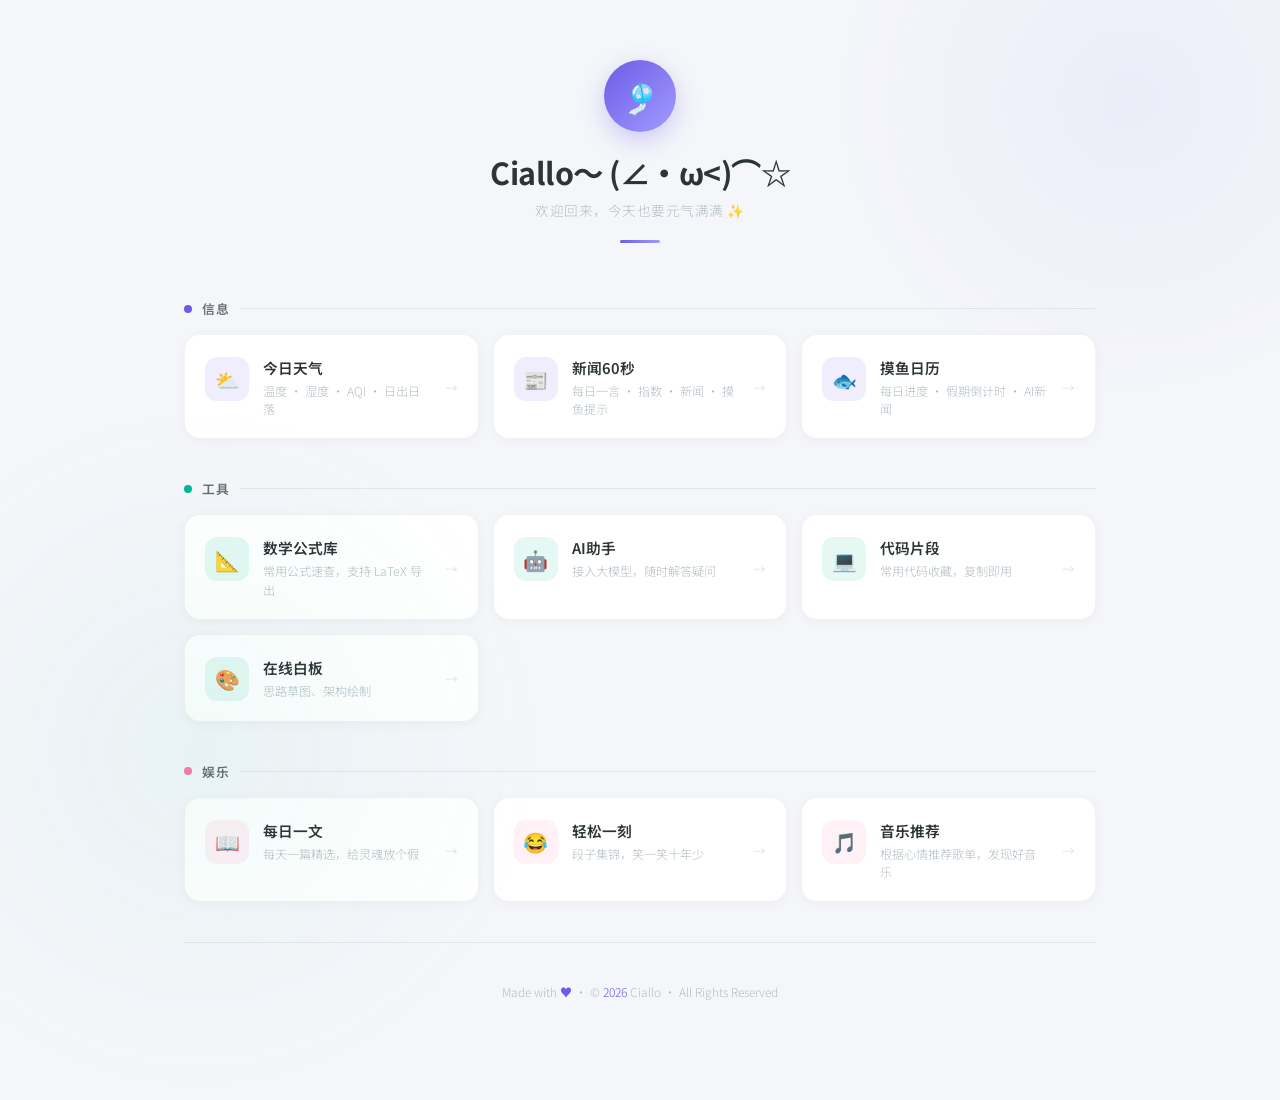
==== index.html @ f0d7e689 "合并远程仓库内容" ====
<!DOCTYPE html>
<html lang="zh-CN">
<head>
  <meta charset="UTF-8">
  <meta name="viewport" content="width=device-width, initial-scale=1.0">
  <title>Ciallo - 导航页</title>
  <link rel="preconnect" href="https://fonts.googleapis.com">
  <link href="https://fonts.googleapis.com/css2?family=Noto+Sans+SC:wght@300;400;500;600;700&display=swap" rel="stylesheet">
  <style>
    * { margin: 0; padding: 0; box-sizing: border-box; }

    body {
      font-family: 'Noto Sans SC', sans-serif;
      min-height: 100vh;
      background: #f5f6fa;
      color: #2d3436;
    }

    /* 背景装饰 */
    body::before {
      content: '';
      position: fixed;
      top: -200px; right: -150px;
      width: 600px; height: 600px;
      background: radial-gradient(circle, rgba(108,92,231,0.06) 0%, transparent 70%);
      pointer-events: none;
    }
    body::after {
      content: '';
      position: fixed;
      bottom: -200px; left: -150px;
      width: 700px; height: 700px;
      background: radial-gradient(circle, rgba(0,184,148,0.05) 0%, transparent 70%);
      pointer-events: none;
    }

    .container {
      max-width: 960px;
      margin: 0 auto;
      padding: 60px 24px 80px;
    }

    /* ===== 头部 ===== */
    header {
      text-align: center;
      margin-bottom: 56px;
      position: relative;
    }

    .avatar {
      width: 72px; height: 72px;
      margin: 0 auto 18px;
      border-radius: 50%;
      background: linear-gradient(135deg, #6c5ce7, #a29bfe);
      display: flex; align-items: center; justify-content: center;
      font-size: 30px;
      box-shadow: 0 8px 24px rgba(108,92,231,0.3);
      animation: float 3s ease-in-out infinite;
    }
    @keyframes float {
      0%, 100% { transform: translateY(0); }
      50% { transform: translateY(-6px); }
    }

    .greeting {
      font-size: 1.9rem;
      font-weight: 700;
      color: #2d3436;
      margin-bottom: 6px;
      letter-spacing: -0.5px;
    }

    .greeting .wave {
      display: inline-block;
      animation: wave-anim 2s ease-in-out infinite;
      transform-origin: 70% 70%;
    }
    @keyframes wave-anim {
      0%, 100% { transform: rotate(0deg); }
      10% { transform: rotate(14deg); }
      20% { transform: rotate(-8deg); }
      30% { transform: rotate(14deg); }
      40% { transform: rotate(-4deg); }
      50% { transform: rotate(0deg); }
    }

    .tagline {
      font-size: 0.85rem;
      color: #b2bec3;
      font-weight: 300;
      letter-spacing: 0.5px;
    }

    .divider {
      width: 40px; height: 3px;
      background: linear-gradient(90deg, #6c5ce7, #a29bfe);
      border-radius: 2px;
      margin: 20px auto 0;
    }

    /* ===== 分类标题 ===== */
    .section {
      margin-bottom: 40px;
    }

    .section-label {
      display: flex; align-items: center; gap: 10px;
      margin-bottom: 16px;
    }

    .section-dot {
      width: 8px; height: 8px; border-radius: 50%;
      flex-shrink: 0;
    }
    .section-dot.info  { background: #6c5ce7; }
    .section-dot.tool  { background: #00b894; }
    .section-dot.fun   { background: #fd79a8; }

    .section-name {
      font-size: 0.8rem;
      font-weight: 600;
      color: #636e72;
      letter-spacing: 1px;
      text-transform: uppercase;
    }

    .section-line {
      flex: 1; height: 1px;
      background: #dfe6e9;
    }

    /* ===== 卡片网格 ===== */
    .card-grid {
      display: grid;
      grid-template-columns: repeat(auto-fill, minmax(220px, 1fr));
      gap: 14px;
    }

    /* ===== 卡片 ===== */
    .card {
      background: #fff;
      border-radius: 16px;
      padding: 22px 20px 20px;
      border: 1px solid rgba(0,0,0,0.05);
      box-shadow: 0 2px 12px rgba(0,0,0,0.04);
      text-decoration: none; color: inherit;
      display: flex; align-items: flex-start; gap: 14px;
      transition: transform 0.25s cubic-bezier(0.34,1.56,0.64,1),
                  box-shadow 0.25s ease,
                  border-color 0.2s;
      cursor: pointer;
      position: relative; overflow: hidden;
    }

    .card::after {
      content: '';
      position: absolute;
      top: 0; left: 0; right: 0;
      height: 2px;
      transform: scaleX(0);
      transform-origin: left;
      transition: transform 0.3s ease;
    }
    .card.info::after  { background: linear-gradient(90deg, #6c5ce7, #a29bfe); }
    .card.tool::after  { background: linear-gradient(90deg, #00b894, #55efc4); }
    .card.fun::after   { background: linear-gradient(90deg, #fd79a8, #fab1ea); }

    .card:hover {
      transform: translateY(-4px);
      box-shadow: 0 12px 32px rgba(0,0,0,0.1);
      border-color: rgba(0,0,0,0.08);
    }
    .card:hover::after { transform: scaleX(1); }

    .card-icon {
      width: 44px; height: 44px;
      border-radius: 12px;
      display: flex; align-items: center; justify-content: center;
      font-size: 20px; flex-shrink: 0;
      transition: transform 0.3s ease;
    }
    .card:hover .card-icon { transform: scale(1.1) rotate(-5deg); }

    .card.info .card-icon  { background: rgba(108,92,231,0.1); }
    .card.tool .card-icon  { background: rgba(0,184,148,0.1); }
    .card.fun .card-icon   { background: rgba(253,121,168,0.1); }

    .card-body { flex: 1; min-width: 0; }

    .card-title {
      font-size: 0.92rem; font-weight: 600;
      color: #2d3436; margin-bottom: 4px;
    }

    .card-desc {
      font-size: 0.76rem; color: #b2bec3;
      line-height: 1.5; font-weight: 300;
    }

    .card-arrow {
      font-size: 0.8rem; color: #dfe6e9;
      align-self: center; flex-shrink: 0;
      transition: transform 0.2s, color 0.2s;
    }
    .card:hover .card-arrow { transform: translateX(3px); color: #b2bec3; }

    /* ===== 底部 ===== */
    footer {
      text-align: center;
      padding: 40px 0 20px;
      color: #b2bec3;
      font-size: 0.75rem; font-weight: 300;
      border-top: 1px solid #dfe6e9;
      margin-top: 20px;
    }
    footer span { color: #6c5ce7; }

    /* 入场动画 */
    .card {
      opacity: 0; transform: translateY(16px);
      animation: cardIn 0.45s ease forwards;
    }
    @keyframes cardIn { to { opacity: 1; transform: translateY(0); } }
    .section:nth-child(1) .card:nth-child(1) { animation-delay: 0.05s; }
    .section:nth-child(1) .card:nth-child(2) { animation-delay: 0.12s; }
    .section:nth-child(1) .card:nth-child(3) { animation-delay: 0.19s; }
    .section:nth-child(2) .card:nth-child(1) { animation-delay: 0.28s; }
    .section:nth-child(2) .card:nth-child(2) { animation-delay: 0.35s; }
    .section:nth-child(2) .card:nth-child(3) { animation-delay: 0.42s; }
    .section:nth-child(2) .card:nth-child(4) { animation-delay: 0.49s; }
    .section:nth-child(3) .card:nth-child(1) { animation-delay: 0.56s; }
    .section:nth-child(3) .card:nth-child(2) { animation-delay: 0.63s; }
    .section:nth-child(3) .card:nth-child(3) { animation-delay: 0.70s; }

    /* 响应式 */
    @media (max-width: 640px) {
      .container { padding: 40px 16px 60px; }
      .greeting { font-size: 1.5rem; }
      .card-grid { grid-template-columns: 1fr 1fr; gap: 12px; }
      .card { padding: 18px 14px 16px; gap: 10px; }
      .card-icon { width: 38px; height: 38px; font-size: 18px; }
      .card-title { font-size: 0.85rem; }
      .card-desc { font-size: 0.7rem; }
    }
    @media (max-width: 380px) {
      .card-grid { grid-template-columns: 1fr; }
    }

    ::-webkit-scrollbar { width: 5px; }
    ::-webkit-scrollbar-track { background: transparent; }
    ::-webkit-scrollbar-thumb { background: #dfe6e9; border-radius: 3px; }
    ::-webkit-scrollbar-thumb:hover { background: #b2bec3; }
  </style>
</head>
<body>

<div class="container">

  <!-- 头部 -->
  <header>
    <div class="avatar">🎐</div>
    <h1 class="greeting">
      Ciallo～ <span class="wave">(∠・ω&lt;)⌒☆</span>
    </h1>
    <p class="tagline">欢迎回来，今天也要元气满满 ✨</p>
    <div class="divider"></div>
  </header>

  <!-- 信息类 -->
  <div class="section">
    <div class="section-label">
      <span class="section-dot info"></span>
      <span class="section-name">信息</span>
      <div class="section-line"></div>
    </div>
    <div class="card-grid">
      <a href="weather.html" class="card info">
        <div class="card-icon">⛅</div>
        <div class="card-body">
          <div class="card-title">今日天气</div>
          <div class="card-desc">温度 · 湿度 · AQI · 日出日落</div>
        </div>
        <span class="card-arrow">→</span>
      </a>
      <a href="news.html" class="card info">
        <div class="card-icon">📰</div>
        <div class="card-body">
          <div class="card-title">新闻60秒</div>
          <div class="card-desc">每日一言 · 指数 · 新闻 · 摸鱼提示</div>
        </div>
        <span class="card-arrow">→</span>
      </a>
      <a href="moyu.html" class="card info">
        <div class="card-icon">🐟</div>
        <div class="card-body">
          <div class="card-title">摸鱼日历</div>
          <div class="card-desc">每日进度 · 假期倒计时 · AI新闻</div>
        </div>
        <span class="card-arrow">→</span>
      </a>
    </div>
  </div>

  <!-- 工具类 -->
  <div class="section">
    <div class="section-label">
      <span class="section-dot tool"></span>
      <span class="section-name">工具</span>
      <div class="section-line"></div>
    </div>
    <div class="card-grid">
      <a href="#" class="card tool" onclick="showTip('数学公式库')">
        <div class="card-icon">📐</div>
        <div class="card-body">
          <div class="card-title">数学公式库</div>
          <div class="card-desc">常用公式速查，支持 LaTeX 导出</div>
        </div>
        <span class="card-arrow">→</span>
      </a>
      <a href="#" class="card tool" onclick="showTip('AI助手')">
        <div class="card-icon">🤖</div>
        <div class="card-body">
          <div class="card-title">AI助手</div>
          <div class="card-desc">接入大模型，随时解答疑问</div>
        </div>
        <span class="card-arrow">→</span>
      </a>
      <a href="#" class="card tool" onclick="showTip('代码片段')">
        <div class="card-icon">💻</div>
        <div class="card-body">
          <div class="card-title">代码片段</div>
          <div class="card-desc">常用代码收藏，复制即用</div>
        </div>
        <span class="card-arrow">→</span>
      </a>
      <a href="#" class="card tool" onclick="showTip('在线白板')">
        <div class="card-icon">🎨</div>
        <div class="card-body">
          <div class="card-title">在线白板</div>
          <div class="card-desc">思路草图、架构绘制</div>
        </div>
        <span class="card-arrow">→</span>
      </a>
    </div>
  </div>

  <!-- 娱乐类 -->
  <div class="section">
    <div class="section-label">
      <span class="section-dot fun"></span>
      <span class="section-name">娱乐</span>
      <div class="section-line"></div>
    </div>
    <div class="card-grid">
      <a href="#" class="card fun" onclick="showTip('每日一文')">
        <div class="card-icon">📖</div>
        <div class="card-body">
          <div class="card-title">每日一文</div>
          <div class="card-desc">每天一篇精选，给灵魂放个假</div>
        </div>
        <span class="card-arrow">→</span>
      </a>
      <a href="#" class="card fun" onclick="showTip('轻松一刻')">
        <div class="card-icon">😂</div>
        <div class="card-body">
          <div class="card-title">轻松一刻</div>
          <div class="card-desc">段子集锦，笑一笑十年少</div>
        </div>
        <span class="card-arrow">→</span>
      </a>
      <a href="#" class="card fun" onclick="showTip('音乐推荐')">
        <div class="card-icon">🎵</div>
        <div class="card-body">
          <div class="card-title">音乐推荐</div>
          <div class="card-desc">根据心情推荐歌单，发现好音乐</div>
        </div>
        <span class="card-arrow">→</span>
      </a>
    </div>
  </div>

  <!-- 底部 -->
  <footer>
    <p>Made with <span>♥</span> · © <span id="year"></span> Ciallo · All Rights Reserved</p>
  </footer>

</div>

<script>
  document.getElementById('year').textContent = new Date().getFullYear();

  function showTip(name) {
    if (!name) return;
    var el = document.createElement('div');
    el.style.cssText = 'position:fixed;top:50%;left:50%;transform:translate(-50%,-50%);background:rgba(45,52,54,0.88);color:#fff;padding:14px 28px;border-radius:14px;font-size:14px;z-index:9999;pointer-events:none;backdrop-filter:blur(8px);box-shadow:0 8px 32px rgba(0,0,0,0.2)';
    el.textContent = name + ' — 功能占位中 🚧';
    document.body.appendChild(el);
    setTimeout(function() { el.remove(); }, 2200);
  }
</script>

</body>
</html>
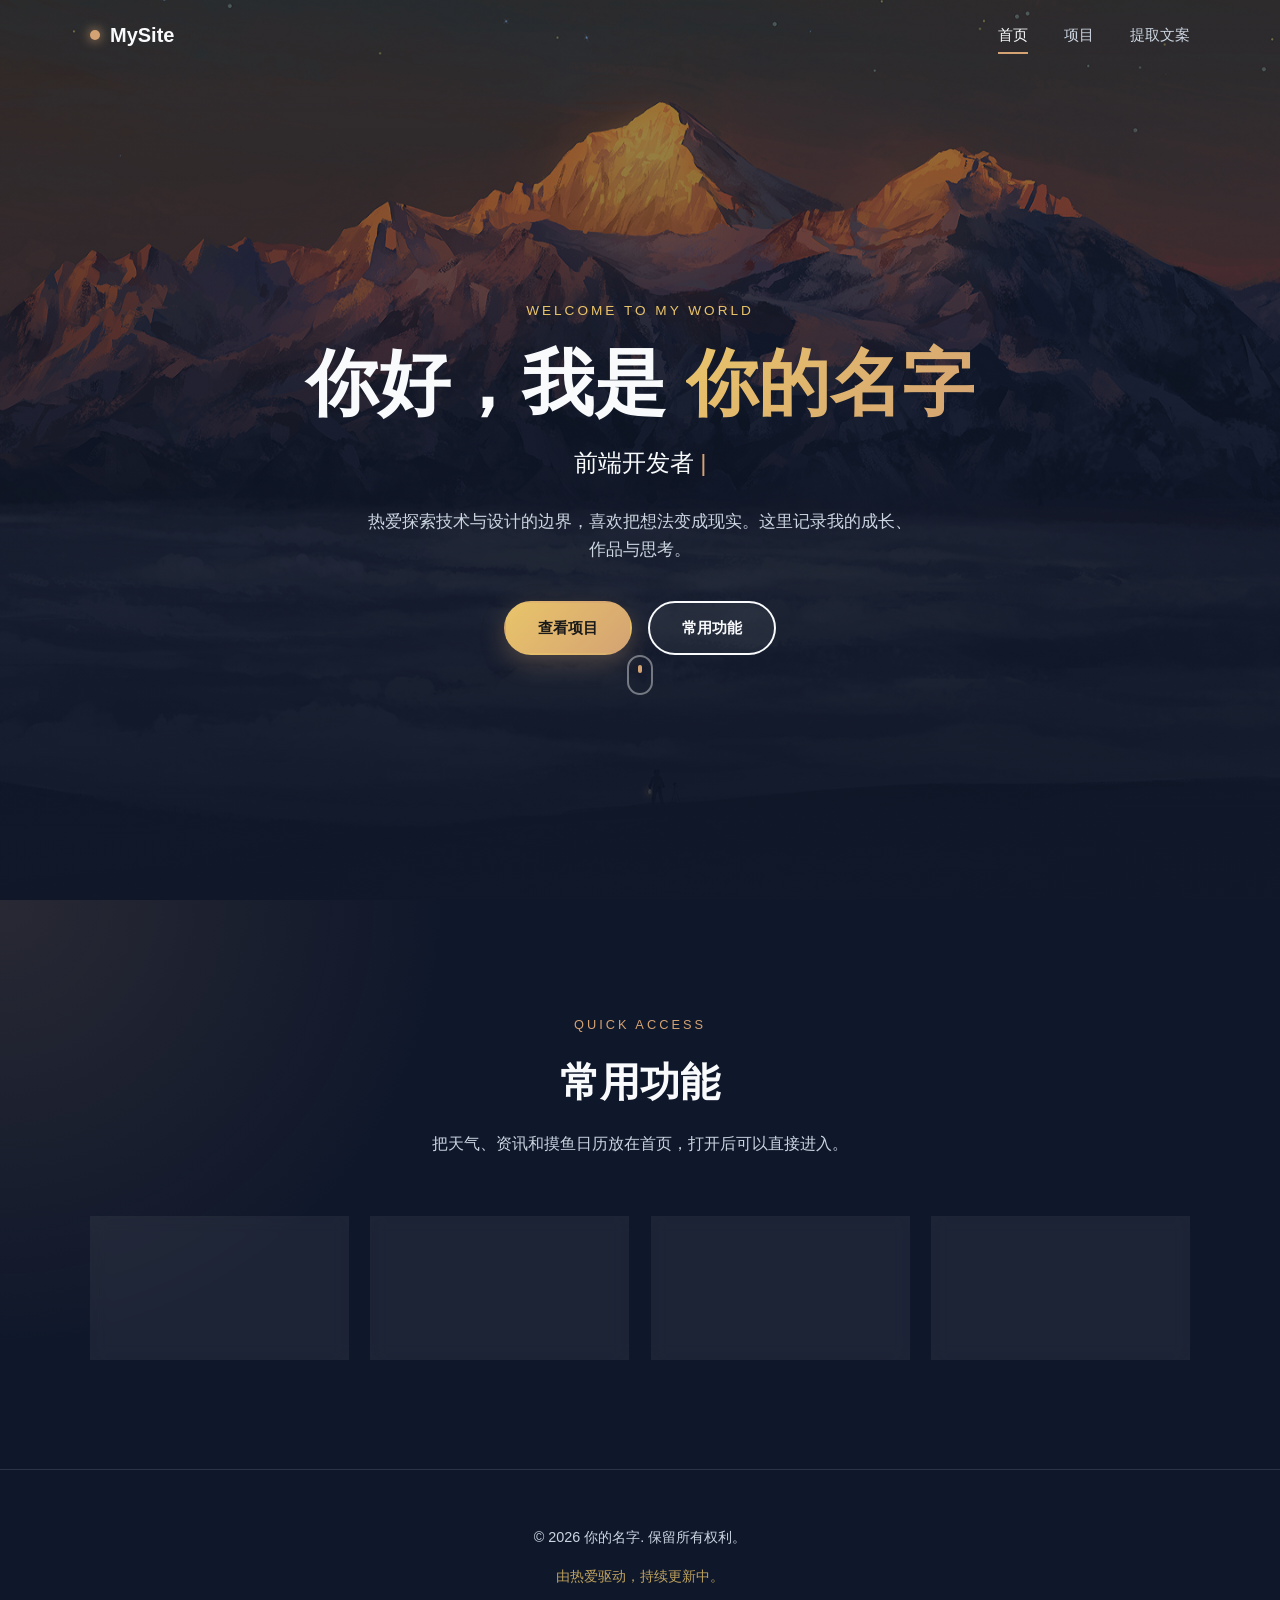
==== commit 67147f7c: "Add video transcription web tool" ====
--- a/index.html
+++ b/index.html
@@ -1,403 +1,69 @@
-<!DOCTYPE html>
-<html lang="zh-CN">
-<head>
-  <meta charset="UTF-8">
-  <meta name="viewport" content="width=device-width, initial-scale=1.0">
-  <title>Ciallo - 导航页</title>
-  <link rel="preconnect" href="https://fonts.googleapis.com">
-  <link href="https://fonts.googleapis.com/css2?family=Noto+Sans+SC:wght@300;400;500;600;700&display=swap" rel="stylesheet">
-  <style>
-    * { margin: 0; padding: 0; box-sizing: border-box; }
-
-    body {
-      font-family: 'Noto Sans SC', sans-serif;
-      min-height: 100vh;
-      background: #f5f6fa;
-      color: #2d3436;
-    }
-
-    /* 背景装饰 */
-    body::before {
-      content: '';
-      position: fixed;
-      top: -200px; right: -150px;
-      width: 600px; height: 600px;
-      background: radial-gradient(circle, rgba(108,92,231,0.06) 0%, transparent 70%);
-      pointer-events: none;
-    }
-    body::after {
-      content: '';
-      position: fixed;
-      bottom: -200px; left: -150px;
-      width: 700px; height: 700px;
-      background: radial-gradient(circle, rgba(0,184,148,0.05) 0%, transparent 70%);
-      pointer-events: none;
-    }
-
-    .container {
-      max-width: 960px;
-      margin: 0 auto;
-      padding: 60px 24px 80px;
-    }
-
-    /* ===== 头部 ===== */
-    header {
-      text-align: center;
-      margin-bottom: 56px;
-      position: relative;
-    }
-
-    .avatar {
-      width: 72px; height: 72px;
-      margin: 0 auto 18px;
-      border-radius: 50%;
-      background: linear-gradient(135deg, #6c5ce7, #a29bfe);
-      display: flex; align-items: center; justify-content: center;
-      font-size: 30px;
-      box-shadow: 0 8px 24px rgba(108,92,231,0.3);
-      animation: float 3s ease-in-out infinite;
-    }
-    @keyframes float {
-      0%, 100% { transform: translateY(0); }
-      50% { transform: translateY(-6px); }
-    }
-
-    .greeting {
-      font-size: 1.9rem;
-      font-weight: 700;
-      color: #2d3436;
-      margin-bottom: 6px;
-      letter-spacing: -0.5px;
-    }
-
-    .greeting .wave {
-      display: inline-block;
-      animation: wave-anim 2s ease-in-out infinite;
-      transform-origin: 70% 70%;
-    }
-    @keyframes wave-anim {
-      0%, 100% { transform: rotate(0deg); }
-      10% { transform: rotate(14deg); }
-      20% { transform: rotate(-8deg); }
-      30% { transform: rotate(14deg); }
-      40% { transform: rotate(-4deg); }
-      50% { transform: rotate(0deg); }
-    }
-
-    .tagline {
-      font-size: 0.85rem;
-      color: #b2bec3;
-      font-weight: 300;
-      letter-spacing: 0.5px;
-    }
-
-    .divider {
-      width: 40px; height: 3px;
-      background: linear-gradient(90deg, #6c5ce7, #a29bfe);
-      border-radius: 2px;
-      margin: 20px auto 0;
-    }
-
-    /* ===== 分类标题 ===== */
-    .section {
-      margin-bottom: 40px;
-    }
-
-    .section-label {
-      display: flex; align-items: center; gap: 10px;
-      margin-bottom: 16px;
-    }
-
-    .section-dot {
-      width: 8px; height: 8px; border-radius: 50%;
-      flex-shrink: 0;
-    }
-    .section-dot.info  { background: #6c5ce7; }
-    .section-dot.tool  { background: #00b894; }
-    .section-dot.fun   { background: #fd79a8; }
-
-    .section-name {
-      font-size: 0.8rem;
-      font-weight: 600;
-      color: #636e72;
-      letter-spacing: 1px;
-      text-transform: uppercase;
-    }
-
-    .section-line {
-      flex: 1; height: 1px;
-      background: #dfe6e9;
-    }
-
-    /* ===== 卡片网格 ===== */
-    .card-grid {
-      display: grid;
-      grid-template-columns: repeat(auto-fill, minmax(220px, 1fr));
-      gap: 14px;
-    }
-
-    /* ===== 卡片 ===== */
-    .card {
-      background: #fff;
-      border-radius: 16px;
-      padding: 22px 20px 20px;
-      border: 1px solid rgba(0,0,0,0.05);
-      box-shadow: 0 2px 12px rgba(0,0,0,0.04);
-      text-decoration: none; color: inherit;
-      display: flex; align-items: flex-start; gap: 14px;
-      transition: transform 0.25s cubic-bezier(0.34,1.56,0.64,1),
-                  box-shadow 0.25s ease,
-                  border-color 0.2s;
-      cursor: pointer;
-      position: relative; overflow: hidden;
-    }
-
-    .card::after {
-      content: '';
-      position: absolute;
-      top: 0; left: 0; right: 0;
-      height: 2px;
-      transform: scaleX(0);
-      transform-origin: left;
-      transition: transform 0.3s ease;
-    }
-    .card.info::after  { background: linear-gradient(90deg, #6c5ce7, #a29bfe); }
-    .card.tool::after  { background: linear-gradient(90deg, #00b894, #55efc4); }
-    .card.fun::after   { background: linear-gradient(90deg, #fd79a8, #fab1ea); }
-
-    .card:hover {
-      transform: translateY(-4px);
-      box-shadow: 0 12px 32px rgba(0,0,0,0.1);
-      border-color: rgba(0,0,0,0.08);
-    }
-    .card:hover::after { transform: scaleX(1); }
-
-    .card-icon {
-      width: 44px; height: 44px;
-      border-radius: 12px;
-      display: flex; align-items: center; justify-content: center;
-      font-size: 20px; flex-shrink: 0;
-      transition: transform 0.3s ease;
-    }
-    .card:hover .card-icon { transform: scale(1.1) rotate(-5deg); }
-
-    .card.info .card-icon  { background: rgba(108,92,231,0.1); }
-    .card.tool .card-icon  { background: rgba(0,184,148,0.1); }
-    .card.fun .card-icon   { background: rgba(253,121,168,0.1); }
-
-    .card-body { flex: 1; min-width: 0; }
-
-    .card-title {
-      font-size: 0.92rem; font-weight: 600;
-      color: #2d3436; margin-bottom: 4px;
-    }
-
-    .card-desc {
-      font-size: 0.76rem; color: #b2bec3;
-      line-height: 1.5; font-weight: 300;
-    }
-
-    .card-arrow {
-      font-size: 0.8rem; color: #dfe6e9;
-      align-self: center; flex-shrink: 0;
-      transition: transform 0.2s, color 0.2s;
-    }
-    .card:hover .card-arrow { transform: translateX(3px); color: #b2bec3; }
-
-    /* ===== 底部 ===== */
-    footer {
-      text-align: center;
-      padding: 40px 0 20px;
-      color: #b2bec3;
-      font-size: 0.75rem; font-weight: 300;
-      border-top: 1px solid #dfe6e9;
-      margin-top: 20px;
-    }
-    footer span { color: #6c5ce7; }
-
-    /* 入场动画 */
-    .card {
-      opacity: 0; transform: translateY(16px);
-      animation: cardIn 0.45s ease forwards;
-    }
-    @keyframes cardIn { to { opacity: 1; transform: translateY(0); } }
-    .section:nth-child(1) .card:nth-child(1) { animation-delay: 0.05s; }
-    .section:nth-child(1) .card:nth-child(2) { animation-delay: 0.12s; }
-    .section:nth-child(1) .card:nth-child(3) { animation-delay: 0.19s; }
-    .section:nth-child(2) .card:nth-child(1) { animation-delay: 0.28s; }
-    .section:nth-child(2) .card:nth-child(2) { animation-delay: 0.35s; }
-    .section:nth-child(2) .card:nth-child(3) { animation-delay: 0.42s; }
-    .section:nth-child(2) .card:nth-child(4) { animation-delay: 0.49s; }
-    .section:nth-child(3) .card:nth-child(1) { animation-delay: 0.56s; }
-    .section:nth-child(3) .card:nth-child(2) { animation-delay: 0.63s; }
-    .section:nth-child(3) .card:nth-child(3) { animation-delay: 0.70s; }
-
-    /* 响应式 */
-    @media (max-width: 640px) {
-      .container { padding: 40px 16px 60px; }
-      .greeting { font-size: 1.5rem; }
-      .card-grid { grid-template-columns: 1fr 1fr; gap: 12px; }
-      .card { padding: 18px 14px 16px; gap: 10px; }
-      .card-icon { width: 38px; height: 38px; font-size: 18px; }
-      .card-title { font-size: 0.85rem; }
-      .card-desc { font-size: 0.7rem; }
-    }
-    @media (max-width: 380px) {
-      .card-grid { grid-template-columns: 1fr; }
-    }
-
-    ::-webkit-scrollbar { width: 5px; }
-    ::-webkit-scrollbar-track { background: transparent; }
-    ::-webkit-scrollbar-thumb { background: #dfe6e9; border-radius: 3px; }
-    ::-webkit-scrollbar-thumb:hover { background: #b2bec3; }
-  </style>
-</head>
-<body>
-
-<div class="container">
-
-  <!-- 头部 -->
-  <header>
-    <div class="avatar">🎐</div>
-    <h1 class="greeting">
-      Ciallo～ <span class="wave">(∠・ω&lt;)⌒☆</span>
-    </h1>
-    <p class="tagline">欢迎回来，今天也要元气满满 ✨</p>
-    <div class="divider"></div>
-  </header>
-
-  <!-- 信息类 -->
-  <div class="section">
-    <div class="section-label">
-      <span class="section-dot info"></span>
-      <span class="section-name">信息</span>
-      <div class="section-line"></div>
-    </div>
-    <div class="card-grid">
-      <a href="weather.html" class="card info">
-        <div class="card-icon">⛅</div>
-        <div class="card-body">
-          <div class="card-title">今日天气</div>
-          <div class="card-desc">温度 · 湿度 · AQI · 日出日落</div>
-        </div>
-        <span class="card-arrow">→</span>
-      </a>
-      <a href="news.html" class="card info">
-        <div class="card-icon">📰</div>
-        <div class="card-body">
-          <div class="card-title">新闻60秒</div>
-          <div class="card-desc">每日一言 · 指数 · 新闻 · 摸鱼提示</div>
-        </div>
-        <span class="card-arrow">→</span>
-      </a>
-      <a href="moyu.html" class="card info">
-        <div class="card-icon">🐟</div>
-        <div class="card-body">
-          <div class="card-title">摸鱼日历</div>
-          <div class="card-desc">每日进度 · 假期倒计时 · AI新闻</div>
-        </div>
-        <span class="card-arrow">→</span>
-      </a>
-    </div>
-  </div>
-
-  <!-- 工具类 -->
-  <div class="section">
-    <div class="section-label">
-      <span class="section-dot tool"></span>
-      <span class="section-name">工具</span>
-      <div class="section-line"></div>
-    </div>
-    <div class="card-grid">
-      <a href="#" class="card tool" onclick="showTip('数学公式库')">
-        <div class="card-icon">📐</div>
-        <div class="card-body">
-          <div class="card-title">数学公式库</div>
-          <div class="card-desc">常用公式速查，支持 LaTeX 导出</div>
-        </div>
-        <span class="card-arrow">→</span>
-      </a>
-      <a href="#" class="card tool" onclick="showTip('AI助手')">
-        <div class="card-icon">🤖</div>
-        <div class="card-body">
-          <div class="card-title">AI助手</div>
-          <div class="card-desc">接入大模型，随时解答疑问</div>
-        </div>
-        <span class="card-arrow">→</span>
-      </a>
-      <a href="#" class="card tool" onclick="showTip('代码片段')">
-        <div class="card-icon">💻</div>
-        <div class="card-body">
-          <div class="card-title">代码片段</div>
-          <div class="card-desc">常用代码收藏，复制即用</div>
-        </div>
-        <span class="card-arrow">→</span>
-      </a>
-      <a href="#" class="card tool" onclick="showTip('在线白板')">
-        <div class="card-icon">🎨</div>
-        <div class="card-body">
-          <div class="card-title">在线白板</div>
-          <div class="card-desc">思路草图、架构绘制</div>
-        </div>
-        <span class="card-arrow">→</span>
-      </a>
-    </div>
-  </div>
-
-  <!-- 娱乐类 -->
-  <div class="section">
-    <div class="section-label">
-      <span class="section-dot fun"></span>
-      <span class="section-name">娱乐</span>
-      <div class="section-line"></div>
-    </div>
-    <div class="card-grid">
-      <a href="#" class="card fun" onclick="showTip('每日一文')">
-        <div class="card-icon">📖</div>
-        <div class="card-body">
-          <div class="card-title">每日一文</div>
-          <div class="card-desc">每天一篇精选，给灵魂放个假</div>
-        </div>
-        <span class="card-arrow">→</span>
-      </a>
-      <a href="#" class="card fun" onclick="showTip('轻松一刻')">
-        <div class="card-icon">😂</div>
-        <div class="card-body">
-          <div class="card-title">轻松一刻</div>
-          <div class="card-desc">段子集锦，笑一笑十年少</div>
-        </div>
-        <span class="card-arrow">→</span>
-      </a>
-      <a href="#" class="card fun" onclick="showTip('音乐推荐')">
-        <div class="card-icon">🎵</div>
-        <div class="card-body">
-          <div class="card-title">音乐推荐</div>
-          <div class="card-desc">根据心情推荐歌单，发现好音乐</div>
-        </div>
-        <span class="card-arrow">→</span>
-      </a>
-    </div>
-  </div>
-
-  <!-- 底部 -->
-  <footer>
-    <p>Made with <span>♥</span> · © <span id="year"></span> Ciallo · All Rights Reserved</p>
-  </footer>
-
-</div>
-
-<script>
-  document.getElementById('year').textContent = new Date().getFullYear();
-
-  function showTip(name) {
-    if (!name) return;
-    var el = document.createElement('div');
-    el.style.cssText = 'position:fixed;top:50%;left:50%;transform:translate(-50%,-50%);background:rgba(45,52,54,0.88);color:#fff;padding:14px 28px;border-radius:14px;font-size:14px;z-index:9999;pointer-events:none;backdrop-filter:blur(8px);box-shadow:0 8px 32px rgba(0,0,0,0.2)';
-    el.textContent = name + ' — 功能占位中 🚧';
-    document.body.appendChild(el);
-    setTimeout(function() { el.remove(); }, 2200);
-  }
-</script>
-
-</body>
-</html>
+<!DOCTYPE html>
+<html lang="zh-CN">
+<head>
+  <meta charset="UTF-8">
+  <meta name="viewport" content="width=device-width, initial-scale=1.0">
+  <meta http-equiv="refresh" content="0; url=./my-site/">
+  <title>Redirecting to My Site</title>
+  <link rel="canonical" href="./my-site/">
+  <style>
+    * {
+      box-sizing: border-box;
+    }
+
+    body {
+      min-height: 100vh;
+      margin: 0;
+      display: grid;
+      place-items: center;
+      font-family: -apple-system, BlinkMacSystemFont, "PingFang SC", "Microsoft YaHei", sans-serif;
+      color: #242933;
+      background: #f6f7fb;
+    }
+
+    main {
+      width: min(92vw, 420px);
+      padding: 32px;
+      text-align: center;
+      background: #fff;
+      border: 1px solid #e6e8ef;
+      border-radius: 12px;
+      box-shadow: 0 16px 40px rgba(30, 41, 59, 0.08);
+    }
+
+    h1 {
+      margin: 0 0 12px;
+      font-size: 22px;
+      font-weight: 700;
+    }
+
+    p {
+      margin: 0 0 22px;
+      color: #667085;
+      line-height: 1.7;
+    }
+
+    a {
+      display: inline-flex;
+      min-height: 40px;
+      align-items: center;
+      justify-content: center;
+      padding: 0 18px;
+      color: #fff;
+      text-decoration: none;
+      background: #4f46e5;
+      border-radius: 8px;
+    }
+  </style>
+  <script>
+    window.location.replace("./my-site/");
+  </script>
+</head>
+<body>
+  <main>
+    <h1>Redirecting to My Site</h1>
+    <p>If the page does not redirect automatically, use the button below.</p>
+    <a href="./my-site/">Enter Home</a>
+  </main>
+</body>
+</html>
